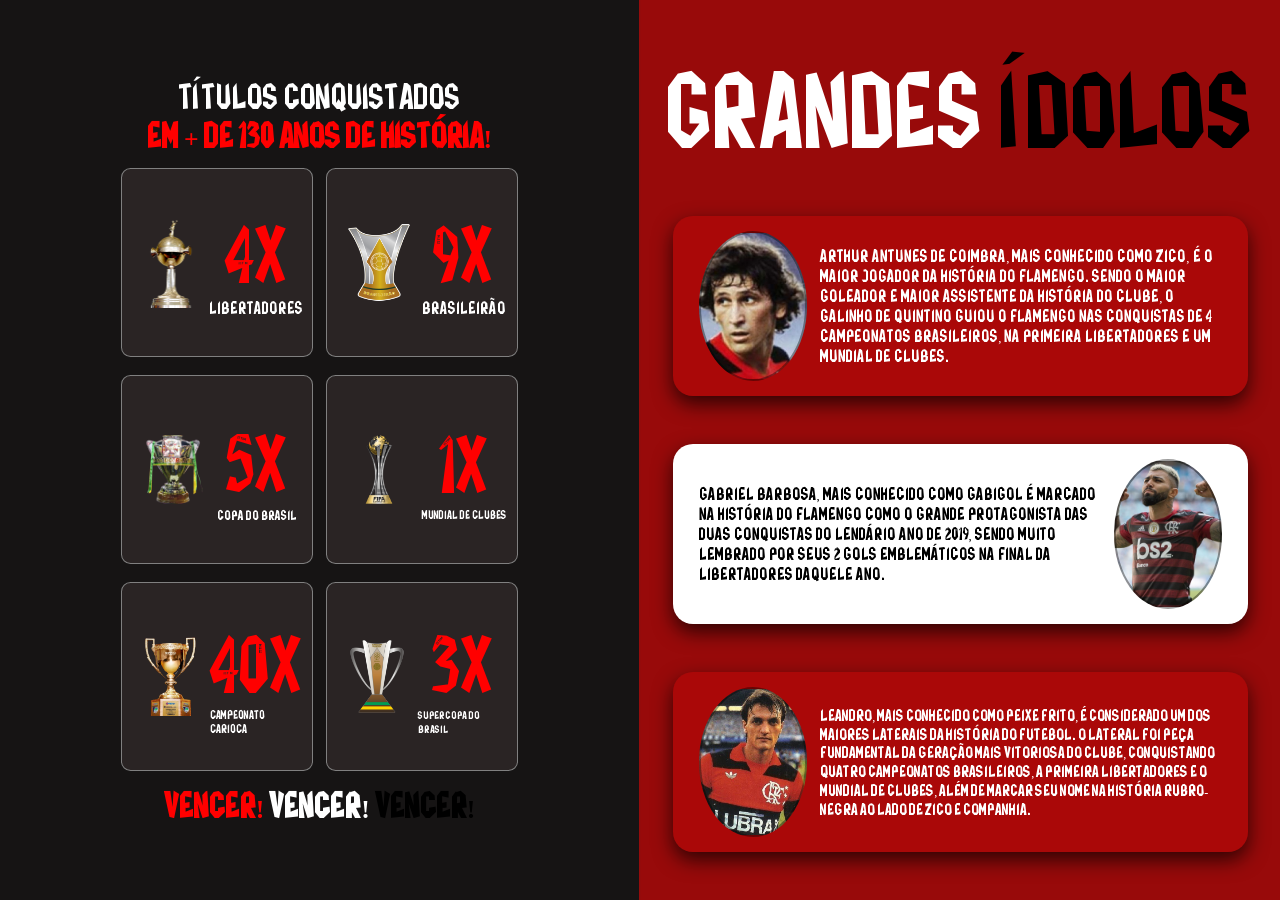
==== spage.html @ e1d8761c "first commit" ====
<!DOCTYPE html>
<html lang="en">
<head>
    <meta charset="UTF-8">
    <meta name="viewport" content="width=device-width, initial-scale=1.0">
    <title>Document</title>
    <link rel="stylesheet" href="styles/spage.css">
    <link rel="stylesheet" href="styles/fpage.css">
</head>
<body>
    <div class="left">
        <p class="App-header-text" style="margin: 0;">TÍTULOS CONQUISTADOS</p>
        <h1 class="App-header-text" style="color: red; margin: 0;">EM + de 130 ANOS DE HISTÓRIA!</h1>
    <div class="Spa">
        <div class="Box-titles">
            <div style="height: 50%; width: 50%; display: flex; align-items: center; justify-content: center;">
                <img style="max-width: 80%;" src="assets/liberta.png">
            </div>
            <div class="Box-collums">
                <p class="App-header-text" style="font-size: 4.5vw; color: red; margin: 0;" >4x</p>
                <p class="App-header-text" style="font-size: 1vw; margin: 0;">Libertadores</p>
            </div>
        </div>
        <div class="Box-titles">
            <div style="height: 50%; width: 50%; display: flex; align-items: center; justify-content: center;">
                <img style="max-width: 100%;" src="assets/brasilei.png">
            </div>
            <div class="Box-collums">
                <p class="App-header-text" style="font-size: 4.5vw; color: red; margin: 0;" >9x</p>
                <p class="App-header-text" style="font-size: 1vw; margin: 0;">Brasileirão</p>
            </div>
        </div>
        <div class="Box-titles">
            <div style="height: 50%; width: 50%; display: flex; align-items: center; justify-content: center;">
                <img style="max-width: 80%;" src="assets/copbr.png">
            </div>
            <div class="Box-collums">
                <p class="App-header-text" style="font-size: 4.5vw; color: red; margin: 0;" >5x</p>
                <p class="App-header-text" style="font-size: 0.8vw; margin: 0;">Copa do Brasil</p>
            </div>
        </div>
        <div class="Box-titles">
            <div style="height: 50%; width: 50%; display: flex; align-items: center; justify-content: center;">
                <img style="max-width: 100%;" src="assets/mclubes.png">
            </div>
            <div class="Box-collums">
                <p class="App-header-text" style="font-size: 4.5vw; color: red; margin: 0;" >1x</p>
                <p class="App-header-text" style="font-size: 0.7vw; margin: 0;">Mundial de Clubes</p>
            </div>
        </div>
        <div class="Box-titles">
            <div style="height: 50%; width: 50%; display: flex; align-items: center; justify-content: center;">
                <img style="max-width: 100%;" src="assets/carioca.png">
            </div>
            <div class="Box-collums">
                <p class="App-header-text" style="font-size: 4.5vw; color: red; margin: 0;" >40x</p>
                <p class="App-header-text" style="font-size: 0.7vw; margin: 0;">Campeonato Carioca</p>
            </div>
        </div>
        <div class="Box-titles">
            <div style="height: 50%; width: 50%; display: flex; align-items: center; justify-content: center;">
                <img style="max-width: 100%;" src="assets/scopa.png">
            </div>
            <div class="Box-collums">
                <p class="App-header-text" style="font-size: 4.5vw; color: red; margin: 0;" >3x</p>
                <p class="App-header-text" style="font-size: 0.65vw; margin: 0;">Supercopa do Brasil</p>
            </div>
        </div>
    </div>
    <h1 class="App-header-text" style="color: red; margin: 0;">VENCER! <span style="color: white;">VENCER! <span style="color: black;">VENCER!</span></span></h1>
    </div>
    <div class="right">
         <p class="App-header-text" style="margin: 0; font-size: 6vw;">GRANDES<span  style="color: rgb(0, 0, 0);"> ÍDOLOS</span></p>
        <div class="Box-legends">
            <div class="Box-legends-img" style="background-image: url('assets/zico.jpg');"></div>
           <p class="App-header-text" style="font-size: 1.0vw; margin: 0;">Arthur Antunes de Coimbra, mais conhecido como Zico, é o maior jogador da história do flamengo. Sendo o maior goleador e maior assistente da história do clube, o Galinho de Quintino guiou o Flamengo nas conquistas de 4 campeonatos brasileiros, na primeira Libertadores e um Mundial de Clubes.</p>
        </div>
        <div class="Box-legends" style="background-color: white;">
            <p class="App-header-text" style="font-size: 1.0vw; margin: 0; color: rgb(0, 0, 0);">Gabriel Barbosa, mais conhecido como GabiGol é marcado na história do Flamengo como o grande protagonista das duas conquistas do lendário ano de 2019, sendo muito lembrado por seus 2 gols emblemáticos na final da Libertadores daquele ano. </p>
            <div class="Box-legends-img" style="background-image: url('assets/gabi.jfif');"></div>
        </div>
        <div class="Box-legends">
            <div class="Box-legends-img" style="background-image: url('assets/leandro.jpg');"></div>
           <p class="App-header-text" style="font-size: 0.95vw; margin: 0;">Leandro, mais conhecido como Peixe Frito, é considerado um dos maiores laterais da história do futebol. O lateral foi peça fundamental da geração mais vitoriosa do clube, conquistando quatro Campeonatos Brasileiros, a primeira Libertadores e o Mundial de Clubes, além de marcar seu nome na história rubro-negra ao lado de Zico e companhia.</p>
        </div>
    </div>

</body>
</html>
---- styles/spage.css ----
body {
    background-color: rgb(22, 20, 20);
    margin: 0;
    overflow-x: hidden;
    display: flex;
    flex-direction: row;
}

.left {
    width: 50vw;
    height: 100vh;
    display: flex;
    flex-direction: column;
    align-items: center;
    justify-content: center;
    border-right: 2px solid rgba(255, 5, 5, 0.541);
}
.right {
    background-color: rgba(255, 2, 2, 0.555);
    display: flex;
    width: 50vw;
    height: 100vh ;
    flex-direction: column;
    align-items: center;
    justify-content: space-evenly;
}
.Spa {
    width: 100%;
    height: 70%;
    display: grid;
    grid-template-columns: 30% 30%;
    grid-template-rows: 30% 30% 30%;
    row-gap: 2vh;
    column-gap: 1vw;
    justify-content: center; 
    align-content: center;   
}
.Box-collums {
    display: flex;
    justify-content: center;
    align-items: center;
    flex-direction: column;
}
.Box-titles {
    border: 1px solid gray;
    background-color: rgba(51, 44, 44, 0.692);
    display: flex;
    align-items: center;
    justify-content:flex-start;
    border-radius: 5%;
    max-width: 100%;
    padding: 1vh;
}
.Box-legends{
    background-color: rgba(255, 0, 0, 0.171);
    box-shadow: 0 8px 20px rgba(0, 0, 0, 0.7);
    width: 90%;
    height: 20%;
    border-radius: 20px;
    display: flex;
    flex-direction: row;
    justify-content: space-between;
    align-items: center;
    padding: 1vh 2vw;
    box-sizing: border-box;
    gap: 1vw;
    
}
.Box-legends-img {
    height: 90%;
    width: 20%;
    max-width: 50%;
    border: 2px solid rgba(0, 0, 0, 0.384);
    border-radius: 50%;
    background-size:cover; 
    background-position: center; 
    background-repeat: no-repeat;
    flex-shrink: 0;  
}
---- styles/fpage.css ----
body {
    background-color: rgb(22, 20, 20);
    margin: 0;
    overflow-x: hidden;
}
.App-header {
    width: 100vw;
    height: 15vh;
    align-items: center;
    display: flex;
    flex-direction: row;
    padding: 5px 20px;
    justify-content: space-between;
    box-sizing: border-box;
    background-color: red;
}
@font-face {
  font-family: 'Flamengo021';
  src: url('../assets/Flamengo021.ttf') format('truetype');
}
.App-header-text {
     font-family: 'Flamengo021';
     color: white;
     font-size: 2vw;
}
.App-mid {
    height: 85vh;
    width: 100vw;
    display: flex;
    
    flex-direction: row;
    align-items: center;
    justify-content: space-around;
}
.App-mid-left {
    height: 100%;
    max-width: 50%;
    display: flex;
    flex-direction: column;
    align-items: flex-start;
    justify-content: center;
}
.App-mid-left-top {
    height: auto;
    width: 100;
    display: flex;
    justify-content: center;
    flex-direction: row;
}
.App-mid-left-box {
    height: 30vh;
    width: 15vw;
    background-color: rgba(51, 38, 38, 0.548);
    display: flex;
    flex-direction: column;
    justify-content: flex-start;
    align-items: center;
    border-radius: 10%;
    padding: 1vh 1vW;
    box-sizing: border-box;
    border: 1px solid rgba(80, 62, 62, 0.377);
    margin: 10px;
    transition: transform 0.2s ease-out, background-color 0.2s ease-out;
}
.App-imgFla {
    transition: transform 0.2s ease;
}
.App-imgFla:hover {
    transform: scale(1.1);
}
.App-button {
    width: 10vw;
    height: 7vh;
    border-radius: 10%;
    background-color: rgba(51, 38, 38, 0.548);
    color: red;
    transition: transform 0.2s ease-out, background-color 0.2s ease-out;
    align-items: center;
    display: flex;
    justify-content: center;
    border: 1px solid rgba(80, 62, 62, 0.377);
    cursor: pointer;
}
.App-button:hover {
    transform: translateY(-5px);
    background-color:  rgba(82, 61, 61, 0.548);
}
.App-mid-left-box:hover {
    transform: translateY(-5px);
    background-color:  rgba(82, 61, 61, 0.548);
}
.App-mid-mid {
    display: flex;
    justify-content: center;
    gap: 1h;
    flex-direction: column;
    align-items: center;
    max-width: 15vw;
    height: 100%;
    
}
.line {
    width: 5px;              
    background-color: rgba(255, 0, 0, 0.466);
    height: 15%;   
}
.App-mid-box-vs {
  display: flex;
  flex-direction: row;
  align-items: center;
  justify-content: space-around;
  object-fit: contain;
  width: 100%;
  max-height: 80%;
}
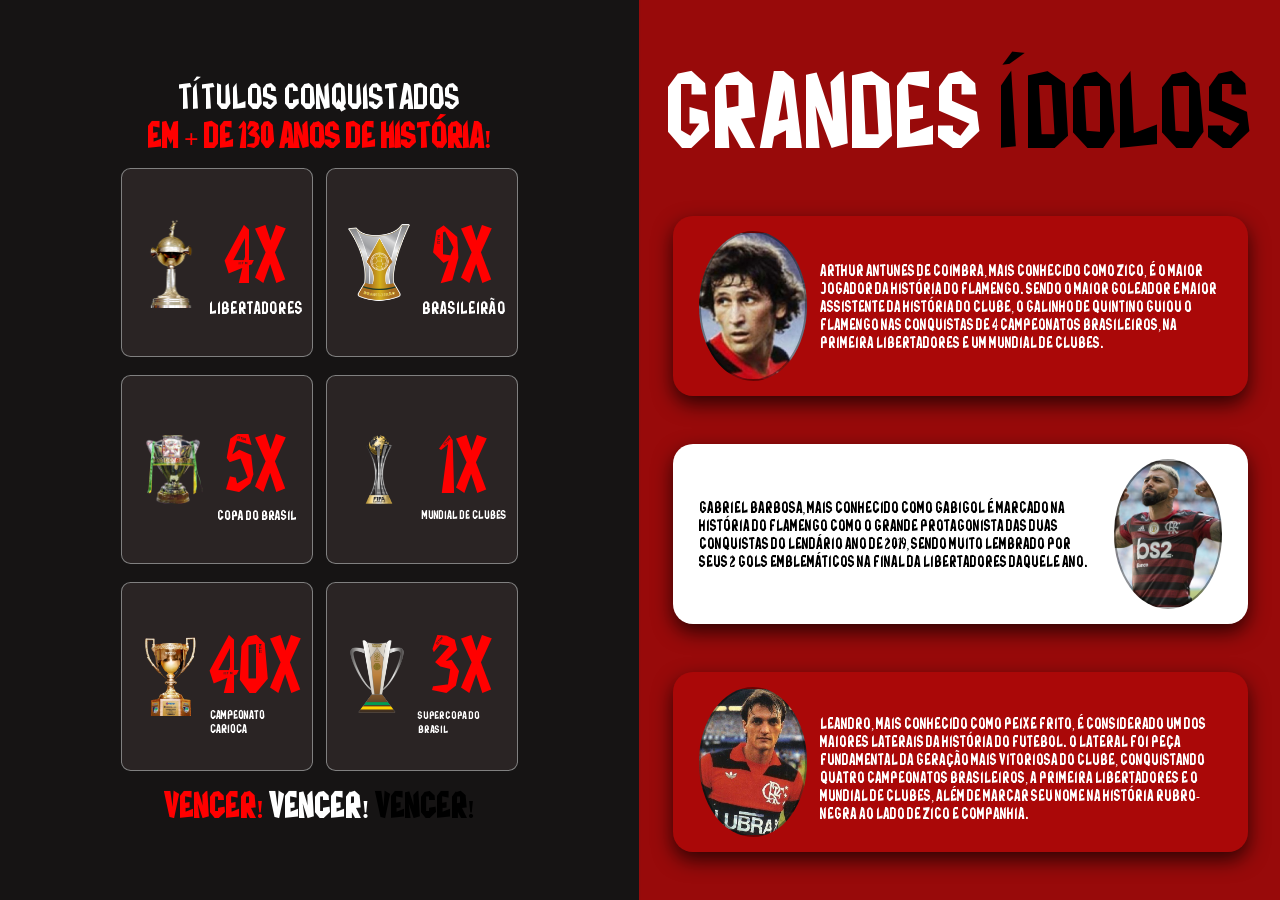
==== commit 1a7dbf7d: "last commit" ====
--- a/spage.html
+++ b/spage.html
@@ -3,9 +3,10 @@
 <head>
     <meta charset="UTF-8">
     <meta name="viewport" content="width=device-width, initial-scale=1.0">
-    <title>Document</title>
+    <link rel="icon" href="assets/fla.png" type="image/x-icon">
+    <title>Flamengo</title>
+    <link rel="stylesheet" href="styles/fpage.css">
     <link rel="stylesheet" href="styles/spage.css">
-    <link rel="stylesheet" href="styles/fpage.css">
 </head>
 <body>
     <div class="left">
@@ -17,8 +18,8 @@
                 <img style="max-width: 80%;" src="assets/liberta.png">
             </div>
             <div class="Box-collums">
-                <p class="App-header-text" style="font-size: 4.5vw; color: red; margin: 0;" >4x</p>
-                <p class="App-header-text" style="font-size: 1vw; margin: 0;">Libertadores</p>
+                <p id="title-num-1" class="App-header-text" style="font-size: 4.5vw; color: red; margin: 0;" >4x</p>
+                <p id="title-label-1" class="App-header-text" style="font-size: 1vw; margin: 0;">Libertadores</p>
             </div>
         </div>
         <div class="Box-titles">
@@ -26,8 +27,8 @@
                 <img style="max-width: 100%;" src="assets/brasilei.png">
             </div>
             <div class="Box-collums">
-                <p class="App-header-text" style="font-size: 4.5vw; color: red; margin: 0;" >9x</p>
-                <p class="App-header-text" style="font-size: 1vw; margin: 0;">Brasileirão</p>
+                <p id="title-num-2" class="App-header-text" style="font-size: 4.5vw; color: red; margin: 0;" >9x</p>
+                <p id="title-label-2" class="App-header-text" style="font-size: 1vw; margin: 0;">Brasileirão</p>
             </div>
         </div>
         <div class="Box-titles">
@@ -35,8 +36,8 @@
                 <img style="max-width: 80%;" src="assets/copbr.png">
             </div>
             <div class="Box-collums">
-                <p class="App-header-text" style="font-size: 4.5vw; color: red; margin: 0;" >5x</p>
-                <p class="App-header-text" style="font-size: 0.8vw; margin: 0;">Copa do Brasil</p>
+                <p id="title-num-3" class="App-header-text" style="font-size: 4.5vw; color: red; margin: 0;" >5x</p>
+                <p id="title-label-3" class="App-header-text" style="font-size: 0.8vw; margin: 0;">Copa do Brasil</p>
             </div>
         </div>
         <div class="Box-titles">
@@ -44,8 +45,8 @@
                 <img style="max-width: 100%;" src="assets/mclubes.png">
             </div>
             <div class="Box-collums">
-                <p class="App-header-text" style="font-size: 4.5vw; color: red; margin: 0;" >1x</p>
-                <p class="App-header-text" style="font-size: 0.7vw; margin: 0;">Mundial de Clubes</p>
+                <p id="title-num-4" class="App-header-text" style="font-size: 4.5vw; color: red; margin: 0;" >1x</p>
+                <p id="title-label-4" class="App-header-text" style="font-size: 0.7vw; margin: 0;">Mundial de Clubes</p>
             </div>
         </div>
         <div class="Box-titles">
@@ -53,8 +54,8 @@
                 <img style="max-width: 100%;" src="assets/carioca.png">
             </div>
             <div class="Box-collums">
-                <p class="App-header-text" style="font-size: 4.5vw; color: red; margin: 0;" >40x</p>
-                <p class="App-header-text" style="font-size: 0.7vw; margin: 0;">Campeonato Carioca</p>
+                <p id="title-num-5" class="App-header-text" style="font-size: 4.5vw; color: red; margin: 0;" >40x</p>
+                <p id="title-label-5" class="App-header-text" style="font-size: 0.7vw; margin: 0;">Campeonato Carioca</p>
             </div>
         </div>
         <div class="Box-titles">
@@ -62,28 +63,27 @@
                 <img style="max-width: 100%;" src="assets/scopa.png">
             </div>
             <div class="Box-collums">
-                <p class="App-header-text" style="font-size: 4.5vw; color: red; margin: 0;" >3x</p>
-                <p class="App-header-text" style="font-size: 0.65vw; margin: 0;">Supercopa do Brasil</p>
+                <p id="title-num-6" class="App-header-text" style="font-size: 4.5vw; color: red; margin: 0;" >3x</p>
+                <p id="title-label-6" class="App-header-text" style="font-size: 0.65vw; margin: 0;">Supercopa do Brasil</p>
             </div>
         </div>
     </div>
     <h1 class="App-header-text" style="color: red; margin: 0;">VENCER! <span style="color: white;">VENCER! <span style="color: black;">VENCER!</span></span></h1>
     </div>
     <div class="right">
-         <p class="App-header-text" style="margin: 0; font-size: 6vw;">GRANDES<span  style="color: rgb(0, 0, 0);"> ÍDOLOS</span></p>
+         <p id="idolos-title" class="App-header-text" style="margin: 0; font-size: 6vw;">GRANDES<span  style="color: rgb(0, 0, 0);"> ÍDOLOS</span></p>
         <div class="Box-legends">
             <div class="Box-legends-img" style="background-image: url('assets/zico.jpg');"></div>
-           <p class="App-header-text" style="font-size: 1.0vw; margin: 0;">Arthur Antunes de Coimbra, mais conhecido como Zico, é o maior jogador da história do flamengo. Sendo o maior goleador e maior assistente da história do clube, o Galinho de Quintino guiou o Flamengo nas conquistas de 4 campeonatos brasileiros, na primeira Libertadores e um Mundial de Clubes.</p>
+           <p id="legend-text-1" class="Box-legends-text">Arthur Antunes de Coimbra, mais conhecido como Zico, é o maior jogador da história do flamengo. Sendo o maior goleador e maior assistente da história do clube, o Galinho de Quintino guiou o Flamengo nas conquistas de 4 campeonatos brasileiros, na primeira Libertadores e um Mundial de Clubes.</p>
         </div>
         <div class="Box-legends" style="background-color: white;">
-            <p class="App-header-text" style="font-size: 1.0vw; margin: 0; color: rgb(0, 0, 0);">Gabriel Barbosa, mais conhecido como GabiGol é marcado na história do Flamengo como o grande protagonista das duas conquistas do lendário ano de 2019, sendo muito lembrado por seus 2 gols emblemáticos na final da Libertadores daquele ano. </p>
+            <p id="legend-text-2" class="Box-legends-text" style="color: rgb(0, 0, 0);">Gabriel Barbosa, mais conhecido como GabiGol é marcado na história do Flamengo como o grande protagonista das duas conquistas do lendário ano de 2019, sendo muito lembrado por seus 2 gols emblemáticos na final da Libertadores daquele ano. </p>
             <div class="Box-legends-img" style="background-image: url('assets/gabi.jfif');"></div>
         </div>
         <div class="Box-legends">
             <div class="Box-legends-img" style="background-image: url('assets/leandro.jpg');"></div>
-           <p class="App-header-text" style="font-size: 0.95vw; margin: 0;">Leandro, mais conhecido como Peixe Frito, é considerado um dos maiores laterais da história do futebol. O lateral foi peça fundamental da geração mais vitoriosa do clube, conquistando quatro Campeonatos Brasileiros, a primeira Libertadores e o Mundial de Clubes, além de marcar seu nome na história rubro-negra ao lado de Zico e companhia.</p>
+           <p id="legend-text-3" class="Box-legends-text" style="margin-bottom: 0;">Leandro, mais conhecido como Peixe Frito, é considerado um dos maiores laterais da história do futebol. O lateral foi peça fundamental da geração mais vitoriosa do clube, conquistando quatro Campeonatos Brasileiros, a primeira Libertadores e o Mundial de Clubes, além de marcar seu nome na história rubro-negra ao lado de Zico e companhia.</p>
         </div>
     </div>
-
 </body>
 </html>
--- a/styles/fpage.css
+++ b/styles/fpage.css
@@ -2,6 +2,7 @@
     background-color: rgb(22, 20, 20);
     margin: 0;
     overflow-x: hidden;
+    overflow-y: hidden;
 }
 .App-header {
     width: 100vw;
@@ -27,14 +28,14 @@
     height: 85vh;
     width: 100vw;
     display: flex;
-    
     flex-direction: row;
     align-items: center;
     justify-content: space-around;
 }
 .App-mid-left {
     height: 100%;
-    max-width: 50%;
+    max-width: 50vw;
+    padding: 1vw;
     display: flex;
     flex-direction: column;
     align-items: flex-start;
@@ -42,11 +43,47 @@
 }
 .App-mid-left-top {
     height: auto;
-    width: 100;
+    width: 100%;
     display: flex;
+    align-items: center;
     justify-content: center;
     flex-direction: row;
 }
+@media (orientation: portrait) {
+    body {
+        margin-bottom: 3vh;
+        overflow-y: visible;
+        overflow-x: hidden;
+    }
+    .App-mid {
+        min-height: 100vh;
+        height: auto;
+        flex-direction: column;
+    }
+    .App-mid-left-box {
+        min-width: 45%;
+    }
+    .App-mid-left {
+        min-width: 95vw;
+    }
+    .App-header {
+        height: auto;
+        max-height: 7vh;
+    }
+    .App-header-text {
+        font-size: 4vw;
+    }
+    .App-mid-mid {
+        min-height: 50vh;
+        min-width: 40%;
+        max-width: 100%;
+    }
+    .line {
+        height: 15vh;
+    }
+
+}
+
 .App-mid-left-box {
     height: 30vh;
     width: 15vw;
@@ -92,7 +129,7 @@
 .App-mid-mid {
     display: flex;
     justify-content: center;
-    gap: 1h;
+    gap: 1vh;
     flex-direction: column;
     align-items: center;
     max-width: 15vw;
@@ -102,7 +139,7 @@
 .line {
     width: 5px;              
     background-color: rgba(255, 0, 0, 0.466);
-    height: 15%;   
+    height: 15vh;   
 }
 .App-mid-box-vs {
   display: flex;
@@ -112,4 +149,4 @@
   object-fit: contain;
   width: 100%;
   max-height: 80%;
-}
+}
--- a/styles/spage.css
+++ b/styles/spage.css
@@ -4,8 +4,8 @@
     overflow-x: hidden;
     display: flex;
     flex-direction: row;
+    overflow-y: auto;
 }
-
 .left {
     width: 50vw;
     height: 100vh;
@@ -14,6 +14,7 @@
     align-items: center;
     justify-content: center;
     border-right: 2px solid rgba(255, 5, 5, 0.541);
+    margin: 0;
 }
 .right {
     background-color: rgba(255, 2, 2, 0.555);
@@ -76,4 +77,27 @@
     background-position: center; 
     background-repeat: no-repeat;
     flex-shrink: 0;  
+}
+@font-face {
+  font-family: 'Flamengo021';
+  src: url('../assets/Flamengo021.ttf') format('truetype');
+}
+.Box-legends-text {
+     font-family: 'Flamengo021';
+     color: white;
+     font-size: 0.9vw;
+}
+@media (orientation: portrait ) or (width < 900px){
+    body {
+        flex-direction: column;
+    }
+    .left {
+        min-width: 100vw;
+    }
+    .right{
+        min-width: 100vw;
+    }
+    .Box-legends-text {
+        font-size: 2.3vw;
+    }
 }
